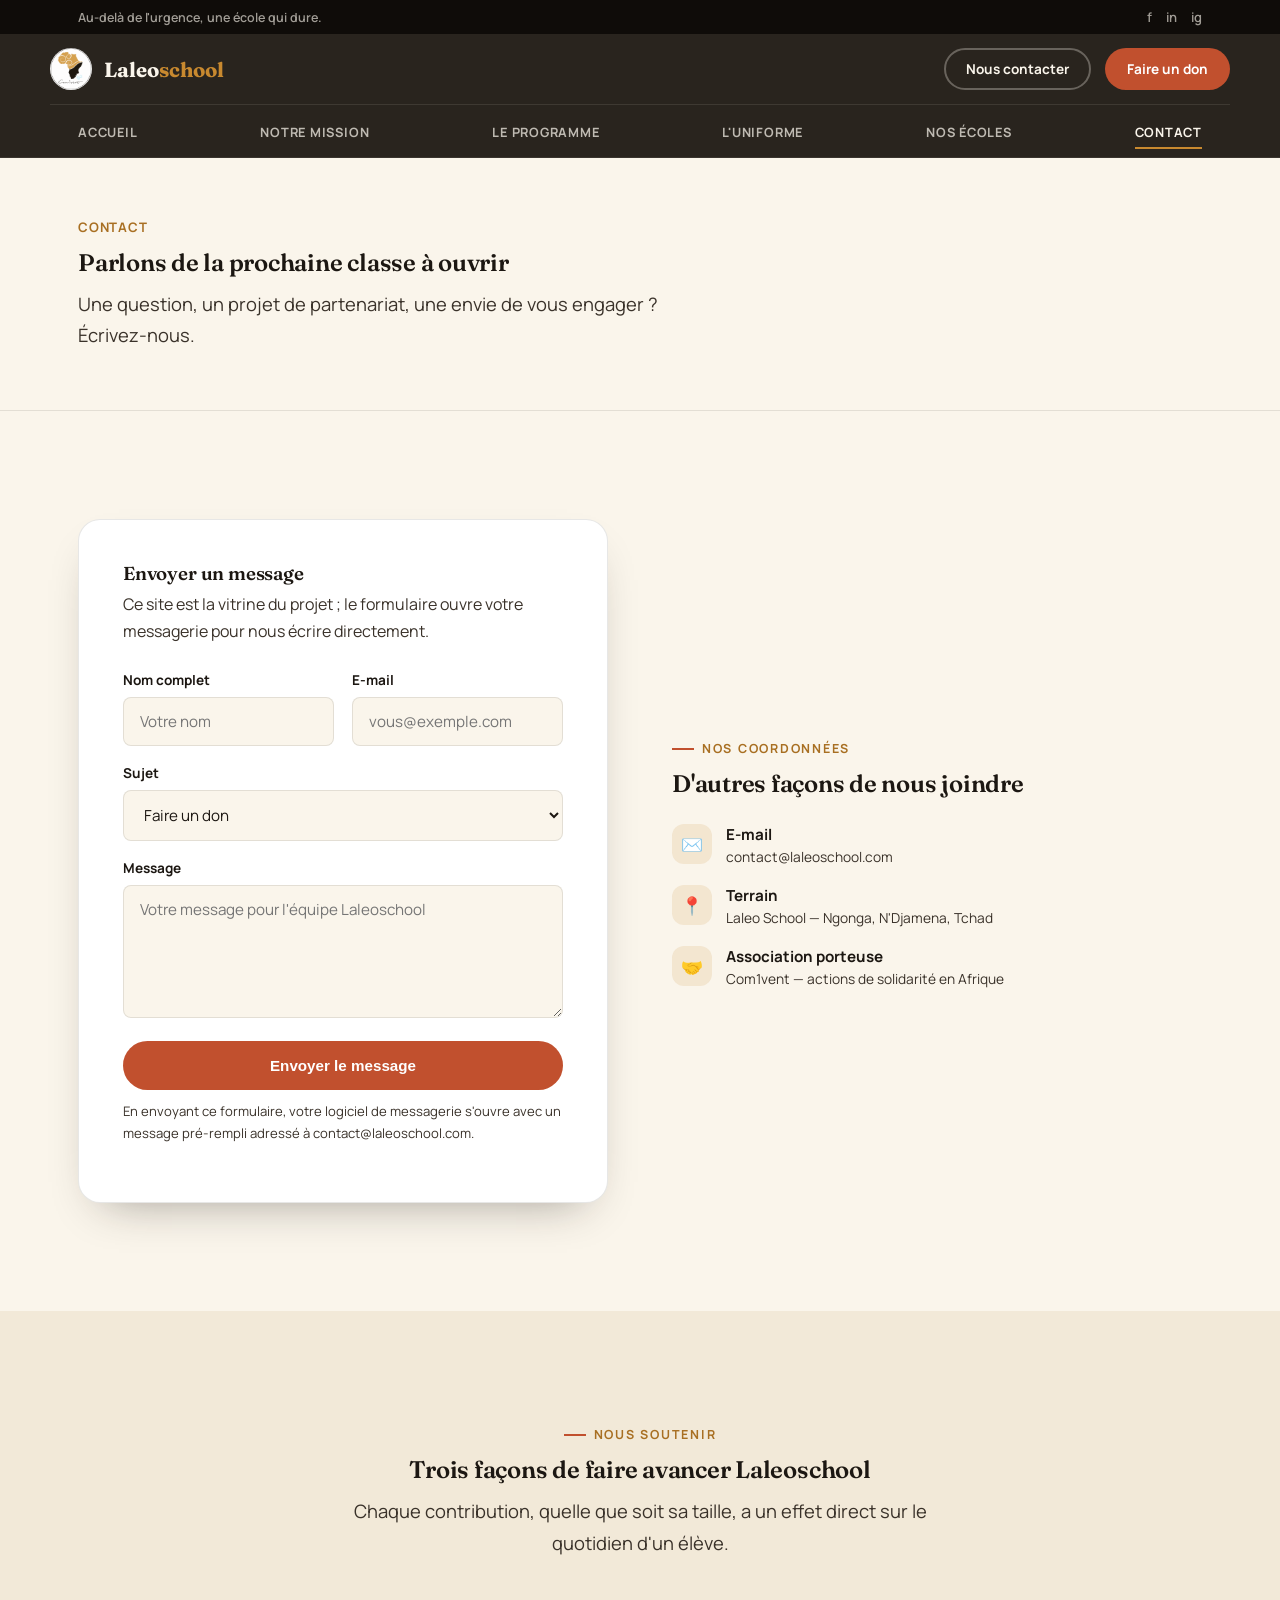
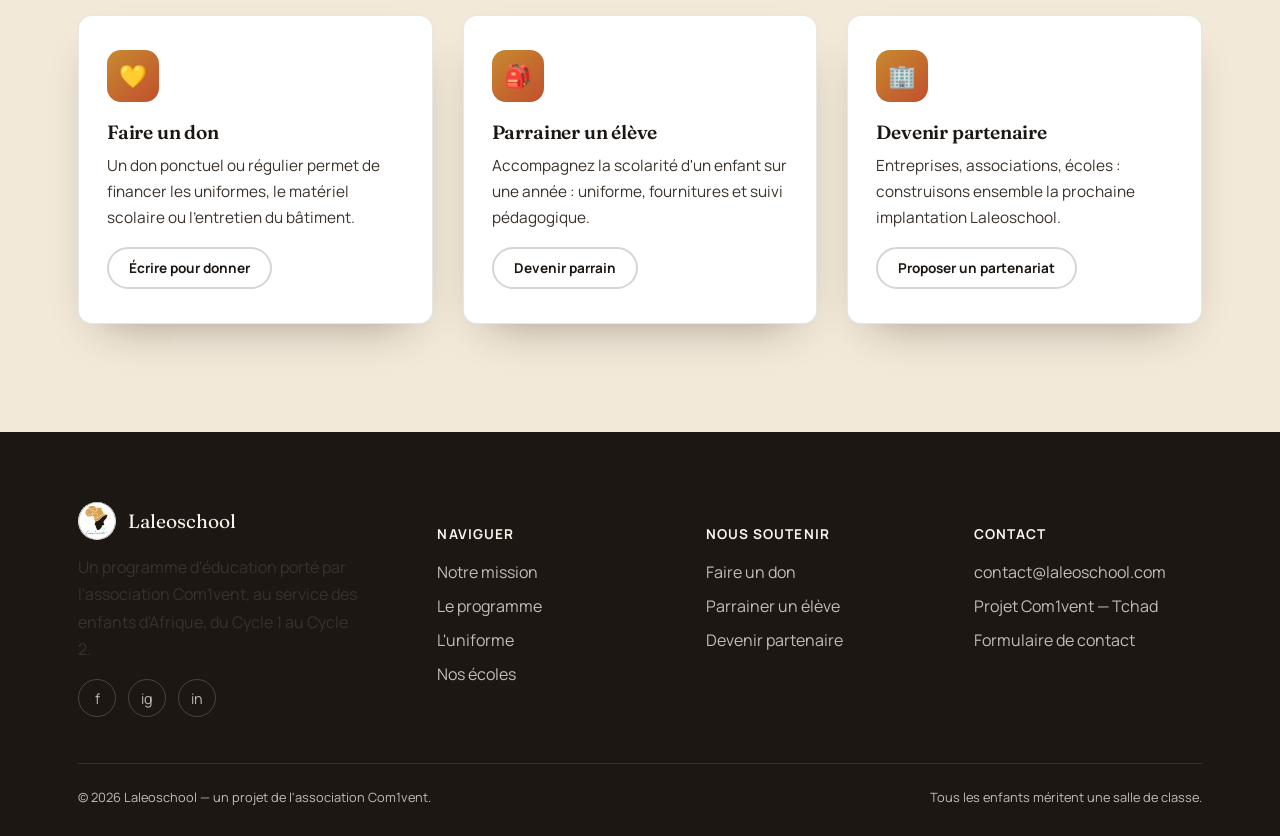
==== contact.html @ 085d0ae9 "Initial commit Laleoschool marketing site (accueil, écoles, mission, programme, uniforme, contact). " ====
<!DOCTYPE html>
<html lang="fr">
<head>
<meta charset="UTF-8">
<meta name="viewport" content="width=device-width, initial-scale=1.0">
<title>Contact &amp; nous soutenir — Laleoschool</title>
<meta name="description" content="Contactez Laleoschool ou soutenez la Laleo School au Tchad : don, parrainage d'élève ou partenariat. Un programme de l'association Com1vent.">
<link rel="icon" href="assets/images/favicon.png" type="image/png">
<link rel="stylesheet" href="assets/css/style.css">
</head>
<body>

<div class="topbar">
  <div class="wrap">
    <span>Au-delà de l'urgence, une école qui dure.</span>
    <div class="topbar-social">
      <a href="#" aria-label="Facebook">f</a>
      <a href="#" aria-label="LinkedIn">in</a>
      <a href="#" aria-label="Instagram">ig</a>
    </div>
  </div>
</div>

<header class="site-header">
  <div class="wrap nav">
    <a href="index.html" class="brand">
      <img src="assets/images/logo-nav.png" alt="Logo Laleoschool">
      <span>Laleo<em>school</em></span>
    </a>
    <div class="nav-actions">
      <a href="contact.html" class="btn btn-ghost btn-sm">Nous contacter</a>
      <a href="contact.html#soutenir" class="btn btn-primary btn-sm">Faire un don</a>
      <button class="nav-toggle" aria-label="Ouvrir le menu" aria-expanded="false">
        <span></span><span></span><span></span>
      </button>
    </div>
  </div>
  <div class="wrap nav-bar-row">
    <nav>
      <ul class="nav-links">
        <li><a href="index.html">Accueil</a></li>
        <li><a href="mission.html">Notre mission</a></li>
        <li><a href="programme.html">Le programme</a></li>
        <li><a href="uniforme.html">L'uniforme</a></li>
        <li><a href="ecoles.html">Nos écoles</a></li>
        <li><a href="contact.html" aria-current="page">Contact</a></li>
      </ul>
    </nav>
  </div>
</header>

<main>

  <section class="page-header">
    <div class="wrap">
      <div class="breadcrumb">Contact</div>
      <h1 style="max-width:720px;">Parlons de la prochaine classe à ouvrir</h1>
      <p class="lede">Une question, un projet de partenariat, une envie de vous engager ? Écrivez-nous.</p>
    </div>
  </section>

  <!-- FORM + INFOS -->
  <section class="section">
    <div class="wrap split">
      <div class="form-card reveal">
        <h3 style="margin-bottom:6px;">Envoyer un message</h3>
        <p style="margin-bottom:26px;">Ce site est la vitrine du projet ; le formulaire ouvre votre messagerie pour nous écrire directement.</p>
        <form action="mailto:contact@laleoschool.com" method="post" enctype="text/plain">
          <div class="form-row">
            <div class="field">
              <label for="nom">Nom complet</label>
              <input type="text" id="nom" name="nom" placeholder="Votre nom" required>
            </div>
            <div class="field">
              <label for="email">E-mail</label>
              <input type="email" id="email" name="email" placeholder="vous@exemple.com" required>
            </div>
          </div>
          <div class="field">
            <label for="sujet">Sujet</label>
            <select id="sujet" name="sujet">
              <option>Faire un don</option>
              <option>Parrainer un élève</option>
              <option>Devenir partenaire / entreprise</option>
              <option>Proposer du bénévolat</option>
              <option>Autre question</option>
            </select>
          </div>
          <div class="field">
            <label for="message">Message</label>
            <textarea id="message" name="message" rows="5" placeholder="Votre message pour l'équipe Laleoschool" required></textarea>
          </div>
          <button type="submit" class="btn btn-primary" style="width:100%; justify-content:center;">Envoyer le message</button>
          <p class="form-note">En envoyant ce formulaire, votre logiciel de messagerie s'ouvre avec un message pré-rempli adressé à contact@laleoschool.com.</p>
        </form>
      </div>

      <div class="reveal">
        <div class="eyebrow">Nos coordonnées</div>
        <h2>D'autres façons de nous joindre</h2>
        <ul class="contact-info-list">
          <li>
            <span class="icon-dot">✉️</span>
            <div>
              <strong>E-mail</strong>
              <span>contact@laleoschool.com</span>
            </div>
          </li>
          <li>
            <span class="icon-dot">📍</span>
            <div>
              <strong>Terrain</strong>
              <span>Laleo School — Ngonga, N'Djamena, Tchad</span>
            </div>
          </li>
          <li>
            <span class="icon-dot">🤝</span>
            <div>
              <strong>Association porteuse</strong>
              <span>Com1vent — actions de solidarité en Afrique</span>
            </div>
          </li>
        </ul>
      </div>
    </div>
  </section>

  <!-- SOUTENIR -->
  <section id="soutenir" class="section section--cream-deep">
    <div class="wrap">
      <div class="center reveal" style="margin: 0 auto 56px;">
        <div class="eyebrow" style="justify-content:center;">Nous soutenir</div>
        <h2>Trois façons de faire avancer Laleoschool</h2>
        <p class="lede">Chaque contribution, quelle que soit sa taille, a un effet direct sur le quotidien d'un élève.</p>
      </div>
      <div class="grid grid-3">
        <div class="card reveal">
          <div class="icon">💛</div>
          <h3>Faire un don</h3>
          <p>Un don ponctuel ou régulier permet de financer les uniformes, le matériel scolaire ou l'entretien du bâtiment.</p>
          <a href="mailto:contact@laleoschool.com?subject=Je%20souhaite%20faire%20un%20don" class="btn btn-ghost btn-sm" style="margin-top:16px;">Écrire pour donner</a>
        </div>
        <div class="card reveal">
          <div class="icon">🎒</div>
          <h3>Parrainer un élève</h3>
          <p>Accompagnez la scolarité d'un enfant sur une année : uniforme, fournitures et suivi pédagogique.</p>
          <a href="mailto:contact@laleoschool.com?subject=Je%20souhaite%20parrainer%20un%20%C3%A9l%C3%A8ve" class="btn btn-ghost btn-sm" style="margin-top:16px;">Devenir parrain</a>
        </div>
        <div class="card reveal">
          <div class="icon">🏢</div>
          <h3>Devenir partenaire</h3>
          <p>Entreprises, associations, écoles : construisons ensemble la prochaine implantation Laleoschool.</p>
          <a href="mailto:contact@laleoschool.com?subject=Proposition%20de%20partenariat" class="btn btn-ghost btn-sm" style="margin-top:16px;">Proposer un partenariat</a>
        </div>
      </div>
    </div>
  </section>

</main>

<footer class="site-footer">
  <div class="wrap">
    <div class="footer-grid">
      <div>
        <div class="footer-brand">
          <img src="assets/images/logo-nav.png" alt="Logo Laleoschool">
          <span>Laleoschool</span>
        </div>
        <p style="max-width:280px;">Un programme d'éducation porté par l'association Com1vent, au service des enfants d'Afrique, du Cycle 1 au Cycle 2.</p>
        <div class="social-row">
          <a href="#" aria-label="Facebook">f</a>
          <a href="#" aria-label="Instagram">ig</a>
          <a href="#" aria-label="LinkedIn">in</a>
        </div>
      </div>
      <div>
        <h5>Naviguer</h5>
        <ul>
          <li><a href="mission.html">Notre mission</a></li>
          <li><a href="programme.html">Le programme</a></li>
          <li><a href="uniforme.html">L'uniforme</a></li>
          <li><a href="ecoles.html">Nos écoles</a></li>
        </ul>
      </div>
      <div>
        <h5>Nous soutenir</h5>
        <ul>
          <li><a href="contact.html#soutenir">Faire un don</a></li>
          <li><a href="contact.html#soutenir">Parrainer un élève</a></li>
          <li><a href="contact.html#soutenir">Devenir partenaire</a></li>
        </ul>
      </div>
      <div>
        <h5>Contact</h5>
        <ul>
          <li>contact@laleoschool.com</li>
          <li>Projet Com1vent — Tchad</li>
          <li><a href="contact.html">Formulaire de contact</a></li>
        </ul>
      </div>
    </div>
    <div class="footer-bottom">
      <span>© <span data-year>2026</span> Laleoschool — un projet de l'association Com1vent.</span>
      <span>Tous les enfants méritent une salle de classe.</span>
    </div>
  </div>
</footer>

<script src="assets/js/main.js"></script>
</body>
</html>
---- assets/css/style.css ----
/* ===========================================================
   Laleoschool — feuille de style principale
   =========================================================== */

@import url('https://fonts.googleapis.com/css2?family=Fraunces:opsz,wght@9..144,500;9..144,600;9..144,700&family=Manrope:wght@400;500;600;700;800&display=swap');

:root {
  /* Palette de marque, dérivée du logo Com1vent / Laleoschool */
  --gold: #c8892f;
  --gold-dark: #a86f22;
  --ink: #1c1712;
  --ink-soft: #3a322a;
  --terracotta: #c1502e;
  --terracotta-dark: #a13f22;
  --sky: #a9d6e5;
  --cream: #faf5eb;
  --cream-deep: #f2e9d8;
  --white: #ffffff;
  --line: rgba(28, 23, 18, 0.1);

  --font-display: 'Fraunces', Georgia, 'Times New Roman', serif;
  --font-body: 'Manrope', -apple-system, BlinkMacSystemFont, 'Segoe UI', sans-serif;

  --radius-lg: 22px;
  --radius-md: 14px;
  --radius-sm: 8px;
  --shadow-soft: 0 20px 45px -25px rgba(28, 23, 18, 0.45);
  --shadow-lift: 0 30px 60px -30px rgba(28, 23, 18, 0.55);
  --container: 1180px;
}

* { box-sizing: border-box; }
html { scroll-behavior: smooth; }

body {
  margin: 0;
  font-family: var(--font-body);
  color: var(--ink);
  background: var(--cream);
  -webkit-font-smoothing: antialiased;
  overflow-x: hidden;
}

img { max-width: 100%; display: block; }

a { color: inherit; text-decoration: none; }

h1, h2, h3, h4 {
  font-family: var(--font-display);
  font-weight: 600;
  line-height: 1.12;
  margin: 0 0 .5em;
  letter-spacing: -0.01em;
}

p { line-height: 1.7; margin: 0 0 1em; color: var(--ink-soft); }

.wrap {
  max-width: var(--container);
  margin: 0 auto;
  padding: 0 28px;
}

.eyebrow {
  display: inline-flex;
  align-items: center;
  gap: 8px;
  font-size: 0.78rem;
  font-weight: 700;
  letter-spacing: 0.14em;
  text-transform: uppercase;
  color: var(--gold-dark);
  margin-bottom: 14px;
}
.eyebrow::before {
  content: '';
  width: 22px;
  height: 2px;
  background: var(--terracotta);
  display: inline-block;
}

.section { padding: 108px 0; position: relative; }
.section--tight { padding: 72px 0; }
.section--ink { background: var(--ink); color: var(--cream); }
.section--ink p { color: rgba(250, 245, 235, 0.72); }
.section--ink h2, .section--ink h3 { color: var(--cream); }
.section--cream-deep { background: var(--cream-deep); }

.center { text-align: center; }
.lede {
  font-size: 1.15rem;
  max-width: 640px;
}
.center .lede { margin-left: auto; margin-right: auto; }

/* ---------- Boutons ---------- */
.btn {
  display: inline-flex;
  align-items: center;
  gap: 10px;
  padding: 14px 28px;
  border-radius: 999px;
  font-weight: 700;
  font-size: 0.95rem;
  border: 2px solid transparent;
  cursor: pointer;
  transition: transform .25s ease, box-shadow .25s ease, background .25s ease, color .25s ease, border-color .25s ease;
  white-space: nowrap;
}
.btn-primary { background: var(--terracotta); color: var(--white); box-shadow: var(--shadow-soft); }
.btn-primary:hover { background: var(--terracotta-dark); transform: translateY(-2px); }
.btn-dark { background: var(--ink); color: var(--cream); }
.btn-dark:hover { background: #000; transform: translateY(-2px); }
.btn-ghost { background: transparent; border-color: rgba(28,23,18,0.18); color: var(--ink); }
.btn-ghost:hover { border-color: var(--ink); }
.btn-ghost-light { background: transparent; border-color: rgba(250,245,235,0.35); color: var(--cream); }
.btn-ghost-light:hover { border-color: var(--cream); }
.btn-sm { padding: 10px 20px; font-size: 0.85rem; }

/* ---------- Navigation ---------- */
.topbar {
  background: #0f0c09;
  color: rgba(250, 245, 235, 0.62);
  font-size: 0.78rem;
  font-weight: 600;
}
.topbar .wrap {
  display: flex;
  align-items: center;
  justify-content: space-between;
  padding: 8px 28px;
}
.topbar .topbar-social { display: flex; align-items: center; gap: 14px; }
.topbar .topbar-social a { color: rgba(250, 245, 235, 0.62); font-size: 0.82rem; }
.topbar .topbar-social a:hover { color: var(--gold); }

.site-header {
  position: sticky;
  top: 0;
  z-index: 100;
  background: rgba(28, 23, 18, 0.94);
  backdrop-filter: blur(14px);
  border-bottom: 1px solid rgba(250, 245, 235, 0.08);
}
.nav {
  display: flex;
  align-items: center;
  justify-content: space-between;
  padding: 14px 0;
}
.brand {
  display: flex;
  align-items: center;
  gap: 12px;
  font-family: var(--font-display);
  font-weight: 700;
  font-size: 1.28rem;
  color: var(--cream);
}
.brand img { width: 42px; height: 42px; border-radius: 50%; background: var(--white); }
.brand span em {
  font-style: normal;
  color: var(--gold);
}

.nav-bar-row { border-top: 1px solid rgba(250, 245, 235, 0.1); }
.nav-links {
  display: flex;
  align-items: center;
  justify-content: space-between;
  gap: 18px;
  list-style: none;
  margin: 0;
  padding: 15px 0;
}
.nav-links a {
  font-weight: 700;
  font-size: 0.8rem;
  letter-spacing: 0.06em;
  text-transform: uppercase;
  color: rgba(250, 245, 235, 0.72);
  position: relative;
  padding: 6px 0;
  white-space: nowrap;
}
.nav-links a::after {
  content: '';
  position: absolute;
  left: 0; right: 0; bottom: -2px;
  height: 2px;
  background: var(--gold);
  transform: scaleX(0);
  transform-origin: left;
  transition: transform .25s ease;
}
.nav-links a:hover::after,
.nav-links a[aria-current="page"]::after { transform: scaleX(1); }
.nav-links a[aria-current="page"] { color: var(--cream); }

.nav-actions { display: flex; align-items: center; gap: 14px; }
.nav-actions .btn-ghost { border-color: rgba(250,245,235,0.3); color: var(--cream); }
.nav-actions .btn-ghost:hover { border-color: var(--cream); }

.nav-toggle {
  display: none;
  flex-direction: column;
  gap: 5px;
  background: none;
  border: none;
  cursor: pointer;
  padding: 6px;
}
.nav-toggle span { width: 24px; height: 2px; background: var(--cream); border-radius: 2px; transition: transform .25s ease, opacity .25s ease; }

/* ---------- Hero ---------- */
.hero {
  position: relative;
  padding: 76px 0 100px;
  overflow: hidden;
}
.hero::before {
  content: '';
  position: absolute;
  top: -180px; right: -160px;
  width: 520px; height: 520px;
  background: radial-gradient(circle, rgba(200,137,47,0.22), transparent 70%);
  z-index: 0;
}
.hero-grid {
  position: relative;
  z-index: 1;
  display: grid;
  grid-template-columns: 1.05fr 0.95fr;
  gap: 56px;
  align-items: center;
}
.hero h1 { font-size: clamp(2.4rem, 4.4vw, 3.6rem); }
.hero h1 em { font-style: normal; color: var(--terracotta); }
.hero-cta { display: flex; gap: 14px; flex-wrap: wrap; margin-top: 30px; }

.hero-media {
  position: relative;
  border-radius: var(--radius-lg);
  overflow: hidden;
  box-shadow: var(--shadow-lift);
  aspect-ratio: 4/5;
}
.hero-media img { width: 100%; height: 100%; object-fit: cover; }
.hero-badge {
  position: absolute;
  left: -18px; bottom: 28px;
  background: var(--white);
  border-radius: var(--radius-md);
  padding: 16px 20px;
  box-shadow: var(--shadow-soft);
  display: flex;
  align-items: center;
  gap: 12px;
  max-width: 230px;
}
.hero-badge .dot { width: 10px; height: 10px; border-radius: 50%; background: var(--terracotta); flex: none; }
.hero-badge strong { display: block; font-family: var(--font-display); font-size: 1.05rem; }
.hero-badge span { font-size: 0.8rem; color: var(--ink-soft); }

/* ---------- Stats ---------- */
.stat-bar {
  display: grid;
  grid-template-columns: repeat(4, 1fr);
  gap: 24px;
  margin-top: 64px;
  padding-top: 44px;
  border-top: 1px solid var(--line);
}
.stat { text-align: center; }
.stat strong {
  display: block;
  font-family: var(--font-display);
  font-size: 2.2rem;
  color: var(--terracotta);
}
.stat span { font-size: 0.85rem; color: var(--ink-soft); font-weight: 600; }

/* ---------- Cards / grid ---------- */
.grid { display: grid; gap: 30px; }
.grid-3 { grid-template-columns: repeat(3, 1fr); }
.grid-2 { grid-template-columns: repeat(2, 1fr); }

.card {
  background: var(--white);
  border-radius: var(--radius-md);
  padding: 34px 28px;
  box-shadow: var(--shadow-soft);
  border: 1px solid var(--line);
  height: 100%;
}
.card .icon {
  width: 52px; height: 52px;
  border-radius: 14px;
  background: linear-gradient(140deg, var(--gold), var(--terracotta));
  display: flex; align-items: center; justify-content: center;
  color: var(--white);
  margin-bottom: 20px;
  font-size: 1.4rem;
}
.card h3 { font-size: 1.2rem; }
.card p { margin-bottom: 0; font-size: 0.96rem; }

.photo-card {
  border-radius: var(--radius-md);
  overflow: hidden;
  position: relative;
  box-shadow: var(--shadow-soft);
}
.photo-card img { width: 100%; height: 100%; object-fit: cover; transition: transform .5s ease; }
.photo-card:hover img { transform: scale(1.06); }
.photo-card figcaption {
  position: absolute; left: 0; right: 0; bottom: 0;
  padding: 18px;
  background: linear-gradient(to top, rgba(0,0,0,0.72), transparent);
  color: var(--white);
  font-size: 0.85rem;
  font-weight: 600;
}

/* ---------- Split / feature rows ---------- */
.split {
  display: grid;
  grid-template-columns: 1fr 1fr;
  gap: 64px;
  align-items: center;
}
.split.reverse .split-media { order: 2; }
.split-media img {
  border-radius: var(--radius-lg);
  box-shadow: var(--shadow-soft);
  width: 100%;
  aspect-ratio: 4/5;
  object-fit: cover;
}
.split-media.two-up { display: grid; grid-template-columns: 1fr 1fr; gap: 16px; }
.split-media.two-up img { aspect-ratio: 3/4; }
.split-media.two-up img:first-child { margin-top: 34px; }

.tag-list { display: flex; flex-wrap: wrap; gap: 10px; margin: 18px 0 6px; }
.tag {
  background: var(--cream-deep);
  border: 1px solid var(--line);
  color: var(--ink-soft);
  font-size: 0.8rem;
  font-weight: 700;
  padding: 7px 14px;
  border-radius: 999px;
}

.checklist { list-style: none; margin: 20px 0 0; padding: 0; display: grid; gap: 12px; }
.checklist li { display: flex; gap: 12px; align-items: flex-start; font-weight: 600; color: var(--ink); }
.checklist li::before {
  content: '✓';
  flex: none;
  width: 24px; height: 24px;
  border-radius: 50%;
  background: var(--terracotta);
  color: var(--white);
  font-size: 0.75rem;
  display: flex; align-items: center; justify-content: center;
  margin-top: 2px;
}

/* ---------- Timeline ---------- */
.timeline { position: relative; margin-top: 50px; padding-left: 34px; }
.timeline::before { content: ''; position: absolute; left: 8px; top: 6px; bottom: 6px; width: 2px; background: var(--line); }
.timeline-item { position: relative; padding-bottom: 42px; }
.timeline-item:last-child { padding-bottom: 0; }
.timeline-item::before {
  content: '';
  position: absolute; left: -34px; top: 4px;
  width: 18px; height: 18px; border-radius: 50%;
  background: var(--terracotta);
  border: 4px solid var(--cream);
  box-shadow: 0 0 0 2px var(--terracotta);
}
.timeline-item .year { font-family: var(--font-display); color: var(--gold-dark); font-size: 1.05rem; font-weight: 700; }
.timeline-item h4 { margin: 4px 0 6px; font-size: 1.15rem; }

/* ---------- Quote ---------- */
.quote-block {
  border-radius: var(--radius-lg);
  background: var(--ink);
  color: var(--cream);
  padding: 56px;
  position: relative;
}
.quote-block::before {
  content: '\201C';
  font-family: var(--font-display);
  font-size: 6rem;
  color: rgba(200,137,47,0.5);
  position: absolute;
  top: 6px; left: 30px;
  line-height: 1;
}
.quote-block p { font-family: var(--font-display); font-size: 1.4rem; color: var(--cream); position: relative; z-index: 1; }
.quote-block footer { font-size: 0.85rem; color: rgba(250,245,235,0.65); font-weight: 600; }

/* ---------- CTA banner ---------- */
.cta-banner {
  border-radius: var(--radius-lg);
  background: linear-gradient(120deg, var(--terracotta), var(--gold-dark));
  color: var(--white);
  padding: 56px;
  display: flex;
  align-items: center;
  justify-content: space-between;
  gap: 40px;
  flex-wrap: wrap;
}
.cta-banner h2 { color: var(--white); margin-bottom: 6px; }
.cta-banner p { color: rgba(255,255,255,0.85); margin: 0; }

/* ---------- Country / school cards ---------- */
.country-card {
  border-radius: var(--radius-md);
  background: var(--white);
  border: 1px solid var(--line);
  padding: 30px;
  box-shadow: var(--shadow-soft);
  position: relative;
}
.country-card.is-soon { opacity: 0.6; }
.status-pill {
  position: absolute; top: 24px; right: 24px;
  font-size: 0.72rem; font-weight: 800; letter-spacing: 0.06em; text-transform: uppercase;
  padding: 6px 12px; border-radius: 999px;
}
.status-pill.active { background: rgba(193,80,46,0.12); color: var(--terracotta-dark); }
.status-pill.soon { background: rgba(28,23,18,0.08); color: var(--ink-soft); }
.country-flag { font-size: 2.2rem; margin-bottom: 14px; }

/* ---------- Gallery / lightbox ---------- */
.gallery { display: grid; grid-template-columns: repeat(4, 1fr); gap: 16px; }
.gallery .g-item { border-radius: var(--radius-sm); overflow: hidden; cursor: zoom-in; box-shadow: var(--shadow-soft); }
.gallery .g-item img { width: 100%; height: 100%; object-fit: cover; aspect-ratio: 1/1; transition: transform .4s ease; }
.gallery .g-item:hover img { transform: scale(1.08); }

.lightbox {
  position: fixed; inset: 0; background: rgba(15, 12, 9, 0.92);
  display: none; align-items: center; justify-content: center;
  z-index: 1000; padding: 40px;
}
.lightbox.is-open { display: flex; }
.lightbox img { max-width: min(900px, 92vw); max-height: 84vh; border-radius: 12px; box-shadow: 0 30px 80px rgba(0,0,0,0.5); }
.lightbox-close {
  position: absolute; top: 26px; right: 34px;
  color: var(--white); font-size: 2rem; background: none; border: none; cursor: pointer; line-height: 1;
}

/* ---------- Form ---------- */
.form-card {
  background: var(--white);
  border-radius: var(--radius-lg);
  box-shadow: var(--shadow-soft);
  padding: 44px;
  border: 1px solid var(--line);
}
.form-row { display: grid; grid-template-columns: 1fr 1fr; gap: 18px; }
.field { margin-bottom: 18px; }
.field label { display: block; font-weight: 700; font-size: 0.85rem; margin-bottom: 8px; }
.field input,
.field select,
.field textarea {
  width: 100%;
  padding: 13px 16px;
  border-radius: var(--radius-sm);
  border: 1.5px solid var(--line);
  background: var(--cream);
  font-family: inherit;
  font-size: 0.95rem;
  color: var(--ink);
  resize: vertical;
}
.field input:focus, .field select:focus, .field textarea:focus {
  outline: none; border-color: var(--terracotta);
}
.form-note { font-size: 0.82rem; color: var(--ink-soft); margin-top: 10px; }

.contact-info-list { list-style: none; padding: 0; margin: 26px 0 0; display: grid; gap: 18px; }
.contact-info-list li { display: flex; gap: 14px; align-items: flex-start; }
.contact-info-list .icon-dot {
  width: 40px; height: 40px; border-radius: 12px; flex: none;
  background: rgba(200,137,47,0.14); color: var(--gold-dark);
  display: flex; align-items: center; justify-content: center; font-size: 1.1rem;
}
.contact-info-list strong { display: block; font-size: 0.95rem; }
.contact-info-list span { font-size: 0.86rem; color: var(--ink-soft); }

/* ---------- Footer ---------- */
.site-footer { background: var(--ink); color: rgba(250,245,235,0.75); padding: 70px 0 30px; }
.footer-grid { display: grid; grid-template-columns: 1.4fr 1fr 1fr 1fr; gap: 40px; padding-bottom: 46px; border-bottom: 1px solid rgba(250,245,235,0.12); }
.footer-brand { display: flex; align-items: center; gap: 12px; font-family: var(--font-display); font-size: 1.2rem; color: var(--cream); margin-bottom: 14px; }
.footer-brand img { width: 38px; height: 38px; border-radius: 50%; }
.site-footer h5 { color: var(--cream); font-size: 0.85rem; letter-spacing: 0.08em; text-transform: uppercase; margin-bottom: 18px; }
.site-footer ul { list-style: none; padding: 0; margin: 0; display: grid; gap: 12px; }
.site-footer a:hover { color: var(--cream); }
.footer-bottom { display: flex; justify-content: space-between; align-items: center; padding-top: 24px; font-size: 0.8rem; flex-wrap: wrap; gap: 10px; }
.social-row { display: flex; gap: 12px; }
.social-row a {
  width: 38px; height: 38px; border-radius: 50%; border: 1px solid rgba(250,245,235,0.2);
  display: flex; align-items: center; justify-content: center; font-size: 0.9rem;
}
.social-row a:hover { background: var(--terracotta); border-color: var(--terracotta); }

/* ---------- Page header (interior pages) ---------- */
.page-header {
  padding: 60px 0 40px;
  border-bottom: 1px solid var(--line);
}
.breadcrumb { font-size: 0.82rem; font-weight: 700; color: var(--gold-dark); letter-spacing: 0.06em; text-transform: uppercase; margin-bottom: 14px; }

/* ---------- Reveal animation ---------- */
.reveal { opacity: 0; transform: translateY(26px); transition: opacity .7s ease, transform .7s ease; }
.reveal.is-visible { opacity: 1; transform: translateY(0); }

/* ---------- Profil d'école (bannière + carte flottante) ---------- */
.profile-hero { position: relative; }
.profile-hero .banner {
  width: 100%;
  height: 420px;
  object-fit: cover;
  display: block;
}
.profile-card {
  max-width: var(--container);
  margin: -84px auto 0;
  position: relative;
  z-index: 5;
  padding: 0 28px;
  display: flex;
  align-items: flex-end;
  gap: 28px;
  flex-wrap: wrap;
}
.profile-card .logo-box {
  width: 296px;
  height: 296px;
  border-radius: 40px;
  background: var(--white);
  box-shadow: var(--shadow-lift);
  padding: 30px;
  flex: none;
  display: flex;
  align-items: center;
  justify-content: center;
}
.profile-card .logo-box img { width: 100%; height: 100%; object-fit: contain; }
.profile-card .identity { padding-bottom: 14px; flex: 1; min-width: 240px; }
.profile-card .identity h1 { font-size: clamp(1.5rem, 3vw, 2.1rem); margin-bottom: 12px; color: var(--white); text-shadow: 0 2px 18px rgba(0,0,0,0.45); }
.profile-card .badges { display: flex; gap: 10px; flex-wrap: wrap; }
.badge-chip {
  display: inline-flex; align-items: center; gap: 7px;
  background: rgba(255,255,255,0.94);
  border-radius: 999px;
  padding: 8px 16px;
  font-size: 0.78rem;
  font-weight: 700;
  color: var(--ink-soft);
  box-shadow: var(--shadow-soft);
}
.badge-chip.is-accent { background: var(--terracotta); color: var(--white); }
.profile-card .profile-actions {
  display: flex;
  align-items: center;
  gap: 12px;
  padding-bottom: 14px;
}
.profile-card .social-mini {
  display: flex; align-items: center; justify-content: center;
  width: 40px; height: 40px; border-radius: 50%;
  background: rgba(255,255,255,0.94);
  box-shadow: var(--shadow-soft);
  font-size: 0.85rem;
  color: var(--ink-soft);
}

/* ---------- Barre d'onglets rapide ---------- */
.quick-tabs {
  display: inline-flex;
  gap: 4px;
  background: var(--white);
  border: 1px solid var(--line);
  border-radius: 999px;
  padding: 6px;
  box-shadow: var(--shadow-soft);
  flex-wrap: wrap;
}
.quick-tabs a {
  padding: 11px 22px;
  border-radius: 999px;
  font-weight: 700;
  font-size: 0.84rem;
  color: var(--ink-soft);
  white-space: nowrap;
}
.quick-tabs a:hover { color: var(--ink); }
.quick-tabs a.is-active { background: var(--ink); color: var(--cream); }

/* ---------- Bandeau d'infos clés ---------- */
.info-strip { display: grid; grid-template-columns: repeat(3, 1fr); gap: 20px; }
.info-box {
  background: var(--white);
  border: 1px solid var(--line);
  border-radius: var(--radius-md);
  padding: 22px 26px;
  display: flex;
  align-items: center;
  justify-content: space-between;
  gap: 14px;
  box-shadow: var(--shadow-soft);
}
.info-box .label {
  font-size: 0.74rem; font-weight: 700; text-transform: uppercase;
  letter-spacing: 0.06em; color: var(--ink-soft); margin-bottom: 6px;
}
.info-box .value { font-family: var(--font-display); font-size: 1.15rem; }
.info-box .info-icon { font-size: 1.7rem; flex: none; opacity: 0.85; }

/* ---------- Bandeau ruban (soutien) ---------- */
.ribbon-banner {
  background: linear-gradient(120deg, #241d15, var(--ink));
  border-radius: var(--radius-lg);
  padding: 30px 36px;
  display: flex;
  align-items: center;
  gap: 28px;
  color: var(--cream);
  flex-wrap: wrap;
}
.ribbon-badge {
  background: linear-gradient(140deg, var(--gold), var(--gold-dark));
  color: var(--ink);
  border-radius: 18px;
  padding: 14px 20px;
  text-align: center;
  line-height: 1.15;
  flex: none;
  min-width: 108px;
  font-weight: 700;
}
.ribbon-badge strong { display: block; font-family: var(--font-display); font-size: 1.7rem; }
.ribbon-banner .ribbon-content { flex: 1; min-width: 220px; }
.ribbon-banner .ribbon-content h3 { color: var(--cream); margin-bottom: 6px; font-size: 1.2rem; }
.ribbon-banner .ribbon-content p { color: rgba(250,245,235,0.72); margin: 0; font-size: 0.92rem; }

/* ---------- Galerie défilante ---------- */
.gallery-row-wrap { position: relative; }
.gallery-row {
  display: flex;
  gap: 16px;
  overflow-x: auto;
  scroll-snap-type: x proximity;
  padding-bottom: 6px;
  scrollbar-width: thin;
}
.gallery-row .g-item { flex: 0 0 220px; scroll-snap-align: start; aspect-ratio: 4/5; }
.gallery-row .g-item img { width: 100%; height: 100%; object-fit: cover; }
.gallery-nav { display: flex; gap: 10px; }
.gallery-nav button {
  width: 40px; height: 40px; border-radius: 50%;
  border: 1px solid var(--line); background: var(--white);
  cursor: pointer; font-size: 1rem; color: var(--ink);
}
.gallery-nav button:hover { background: var(--ink); color: var(--cream); border-color: var(--ink); }

/* ---------- Témoignages ---------- */
.testimonial-card {
  background: var(--white);
  border: 1px solid var(--line);
  border-radius: var(--radius-md);
  padding: 28px 26px;
  box-shadow: var(--shadow-soft);
  height: 100%;
}
.testimonial-card .quote-mark {
  font-family: var(--font-display);
  font-size: 2.6rem;
  color: var(--gold);
  line-height: 1;
  display: block;
  margin-bottom: 8px;
}
.testimonial-card p { font-style: italic; font-size: 0.95rem; }
.testimonial-card .who { display: flex; align-items: center; gap: 12px; margin-top: 16px; }
.testimonial-card .avatar {
  width: 40px; height: 40px; border-radius: 50%; flex: none;
  background: var(--cream-deep); color: var(--gold-dark);
  display: flex; align-items: center; justify-content: center;
  font-family: var(--font-display); font-weight: 700;
}
.testimonial-card .who strong { display: block; font-size: 0.88rem; }
.testimonial-card .who span { font-size: 0.78rem; color: var(--ink-soft); }

/* ---------- Mini-cartes (découvrir) ---------- */
.mini-card {
  background: var(--white);
  border: 1px solid var(--line);
  border-radius: var(--radius-md);
  overflow: hidden;
  box-shadow: var(--shadow-soft);
  height: 100%;
  display: flex;
  flex-direction: column;
}
.mini-card img { width: 100%; aspect-ratio: 16/10; object-fit: cover; }
.mini-card .body { padding: 20px 22px; display: flex; flex-direction: column; flex: 1; }
.mini-card h4 { font-size: 1.05rem; margin-bottom: 8px; }
.mini-card p { font-size: 0.86rem; margin-bottom: 16px; flex: 1; }

/* ---------- Responsive ---------- */
@media (max-width: 980px) {
  .hero-grid { grid-template-columns: 1fr; }
  .hero-media { order: -1; max-width: 460px; margin: 0 auto; }
  .split { grid-template-columns: 1fr; gap: 36px; }
  .split.reverse .split-media { order: -1; }
  .grid-3 { grid-template-columns: repeat(2, 1fr); }
  .footer-grid { grid-template-columns: 1fr 1fr; gap: 34px; }
  .gallery { grid-template-columns: repeat(3, 1fr); }
  .info-strip { grid-template-columns: 1fr; }
  .profile-card { margin-top: -60px; }
  .profile-card .profile-actions { width: 100%; justify-content: space-between; }
}

@media (max-width: 760px) {
  .nav-links, .nav-actions .btn-ghost { display: none; }
  .nav-toggle { display: flex; }
  .site-header.is-open .nav-links {
    display: flex; flex-direction: column; align-items: flex-start; gap: 6px;
    position: absolute; top: 100%; left: 0; right: 0;
    background: #17130e; padding: 18px 28px 26px;
    border-bottom: 1px solid rgba(250,245,235,0.1);
  }
  .site-header.is-open .nav-links a { font-size: 0.92rem; }
  .site-header.is-open .nav-links a { padding: 10px 0; width: 100%; border-bottom: 1px solid rgba(250,245,235,0.06); }
  .topbar { display: none; }
  .section { padding: 72px 0; }
  .stat-bar { grid-template-columns: repeat(2, 1fr); row-gap: 30px; }
  .grid-3, .grid-2 { grid-template-columns: 1fr; }
  .cta-banner { flex-direction: column; text-align: center; padding: 40px 26px; }
  .quote-block { padding: 34px 26px; }
  .footer-grid { grid-template-columns: 1fr; }
  .footer-bottom { flex-direction: column; text-align: center; }
  .form-row { grid-template-columns: 1fr; }
  .gallery { grid-template-columns: repeat(2, 1fr); }
  .profile-hero .banner { height: 260px; }
  .profile-card { margin-top: -50px; flex-direction: column; align-items: flex-start; gap: 16px; }
  .profile-card .logo-box { width: 192px; height: 192px; border-radius: 32px; padding: 18px; }
  .profile-card .profile-actions { padding-bottom: 0; }
  .quick-tabs { overflow-x: auto; max-width: 100%; flex-wrap: nowrap; }
  .ribbon-banner { padding: 26px; text-align: center; justify-content: center; }
  .gallery-row .g-item { flex-basis: 160px; }
}
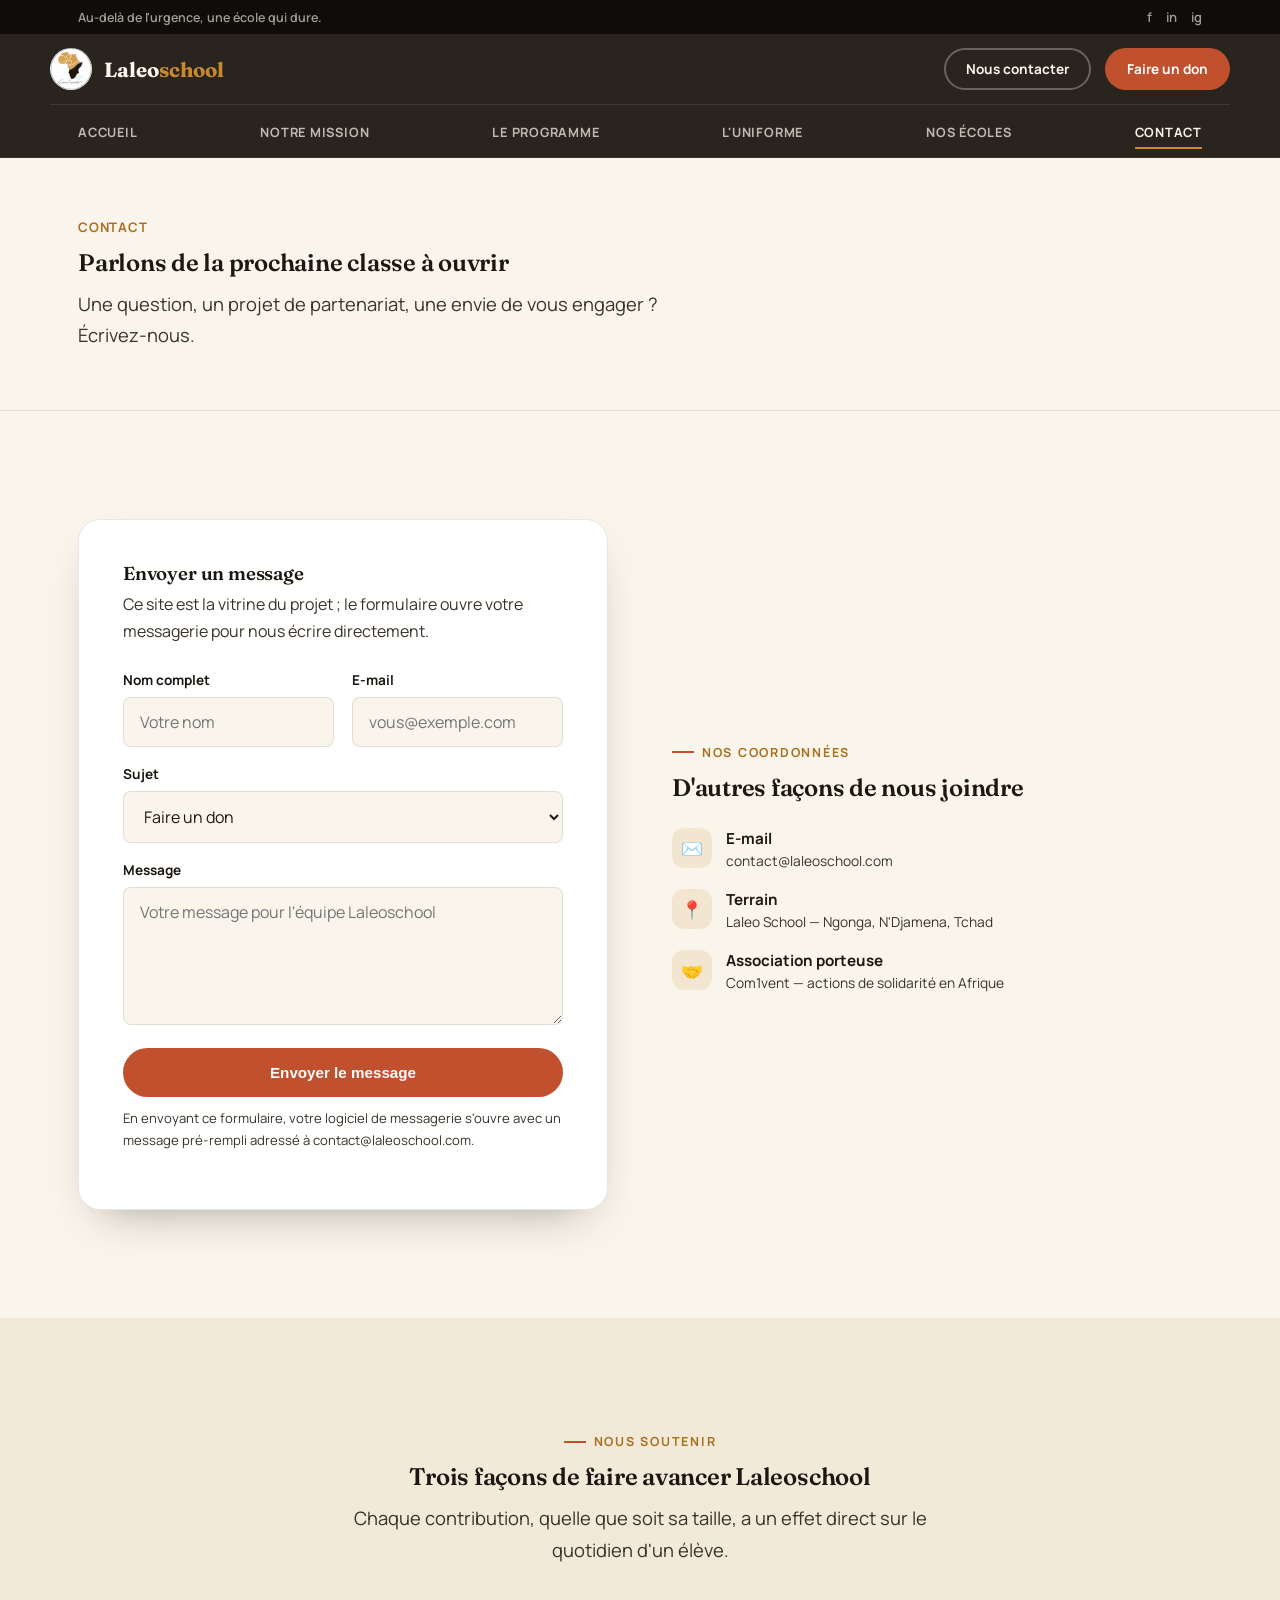
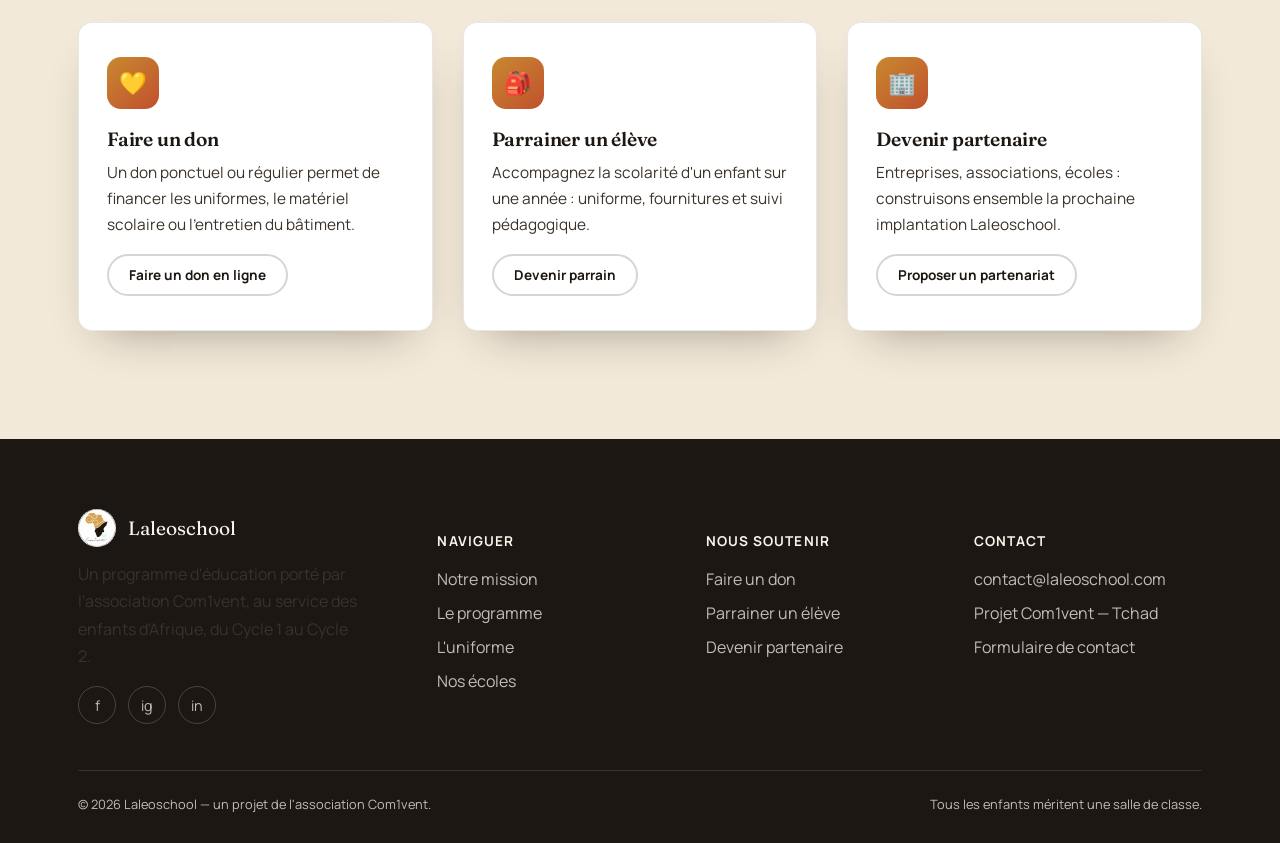
==== commit 5feccdee: "Mobile polish and wire up donations to the AssoConnect campaign - Fix mobile nav flyout: the active-" ====
--- a/contact.html
+++ b/contact.html
@@ -6,6 +6,8 @@
 <title>Contact &amp; nous soutenir — Laleoschool</title>
 <meta name="description" content="Contactez Laleoschool ou soutenez la Laleo School au Tchad : don, parrainage d'élève ou partenariat. Un programme de l'association Com1vent.">
 <link rel="icon" href="assets/images/favicon.png" type="image/png">
+<link rel="apple-touch-icon" href="assets/images/apple-touch-icon.png">
+<meta name="theme-color" content="#1c1712">
 <link rel="stylesheet" href="assets/css/style.css">
 </head>
 <body>
@@ -29,7 +31,7 @@
     </a>
     <div class="nav-actions">
       <a href="contact.html" class="btn btn-ghost btn-sm">Nous contacter</a>
-      <a href="contact.html#soutenir" class="btn btn-primary btn-sm">Faire un don</a>
+      <a href="https://amara.assoconnect.com/collect/description/683368-v-compagne-de-dons-pour-soutenir-notre-ecole-partenaire-laleo-school" class="btn btn-primary btn-sm" target="_blank" rel="noopener">Faire un don</a>
       <button class="nav-toggle" aria-label="Ouvrir le menu" aria-expanded="false">
         <span></span><span></span><span></span>
       </button>
@@ -138,7 +140,7 @@
           <div class="icon">💛</div>
           <h3>Faire un don</h3>
           <p>Un don ponctuel ou régulier permet de financer les uniformes, le matériel scolaire ou l'entretien du bâtiment.</p>
-          <a href="mailto:contact@laleoschool.com?subject=Je%20souhaite%20faire%20un%20don" class="btn btn-ghost btn-sm" style="margin-top:16px;">Écrire pour donner</a>
+          <a href="https://amara.assoconnect.com/collect/description/683368-v-compagne-de-dons-pour-soutenir-notre-ecole-partenaire-laleo-school" class="btn btn-ghost btn-sm" style="margin-top:16px;" target="_blank" rel="noopener">Faire un don en ligne</a>
         </div>
         <div class="card reveal">
           <div class="icon">🎒</div>
@@ -185,7 +187,7 @@
       <div>
         <h5>Nous soutenir</h5>
         <ul>
-          <li><a href="contact.html#soutenir">Faire un don</a></li>
+          <li><a href="https://amara.assoconnect.com/collect/description/683368-v-compagne-de-dons-pour-soutenir-notre-ecole-partenaire-laleo-school" target="_blank" rel="noopener">Faire un don</a></li>
           <li><a href="contact.html#soutenir">Parrainer un élève</a></li>
           <li><a href="contact.html#soutenir">Devenir partenaire</a></li>
         </ul>
--- a/assets/css/style.css
+++ b/assets/css/style.css
@@ -454,6 +454,23 @@
   position: absolute; top: 26px; right: 34px;
   color: var(--white); font-size: 2rem; background: none; border: none; cursor: pointer; line-height: 1;
 }
+.lightbox-nav {
+  display: none;
+  position: absolute; top: 50%; transform: translateY(-50%);
+  width: 48px; height: 48px; border-radius: 50%;
+  border: 1px solid rgba(255,255,255,0.4); background: rgba(255,255,255,0.1);
+  color: var(--white); font-size: 1.3rem; cursor: pointer;
+  align-items: center; justify-content: center;
+}
+.lightbox-nav:hover { background: var(--white); color: var(--ink); }
+.lightbox-prev { left: 16px; }
+.lightbox-next { right: 16px; }
+.lightbox.has-multiple .lightbox-nav { display: flex; }
+@media (max-width: 640px) {
+  .lightbox-nav { width: 40px; height: 40px; }
+  .lightbox-prev { left: 6px; }
+  .lightbox-next { right: 6px; }
+}
 
 /* ---------- Form ---------- */
 .form-card {
@@ -475,7 +492,9 @@
   border: 1.5px solid var(--line);
   background: var(--cream);
   font-family: inherit;
-  font-size: 0.95rem;
+  /* iOS Safari zoome automatiquement sur un champ dont le texte fait
+     moins de 16px au focus ; on reste donc à 16px minimum sur mobile. */
+  font-size: max(0.95rem, 16px);
   color: var(--ink);
   resize: vertical;
 }
@@ -740,6 +759,10 @@
   }
   .site-header.is-open .nav-links a { font-size: 0.92rem; }
   .site-header.is-open .nav-links a { padding: 10px 0; width: 100%; border-bottom: 1px solid rgba(250,245,235,0.06); }
+  /* Le soulignement de la page active (::after) chevauche le libellé de
+     l'item suivant une fois les liens empilés verticalement ; le
+     border-bottom de chaque ligne suffit déjà à marquer la séparation. */
+  .site-header.is-open .nav-links a::after { display: none; }
   .topbar { display: none; }
   .section { padding: 72px 0; }
   .stat-bar { grid-template-columns: repeat(2, 1fr); row-gap: 30px; }
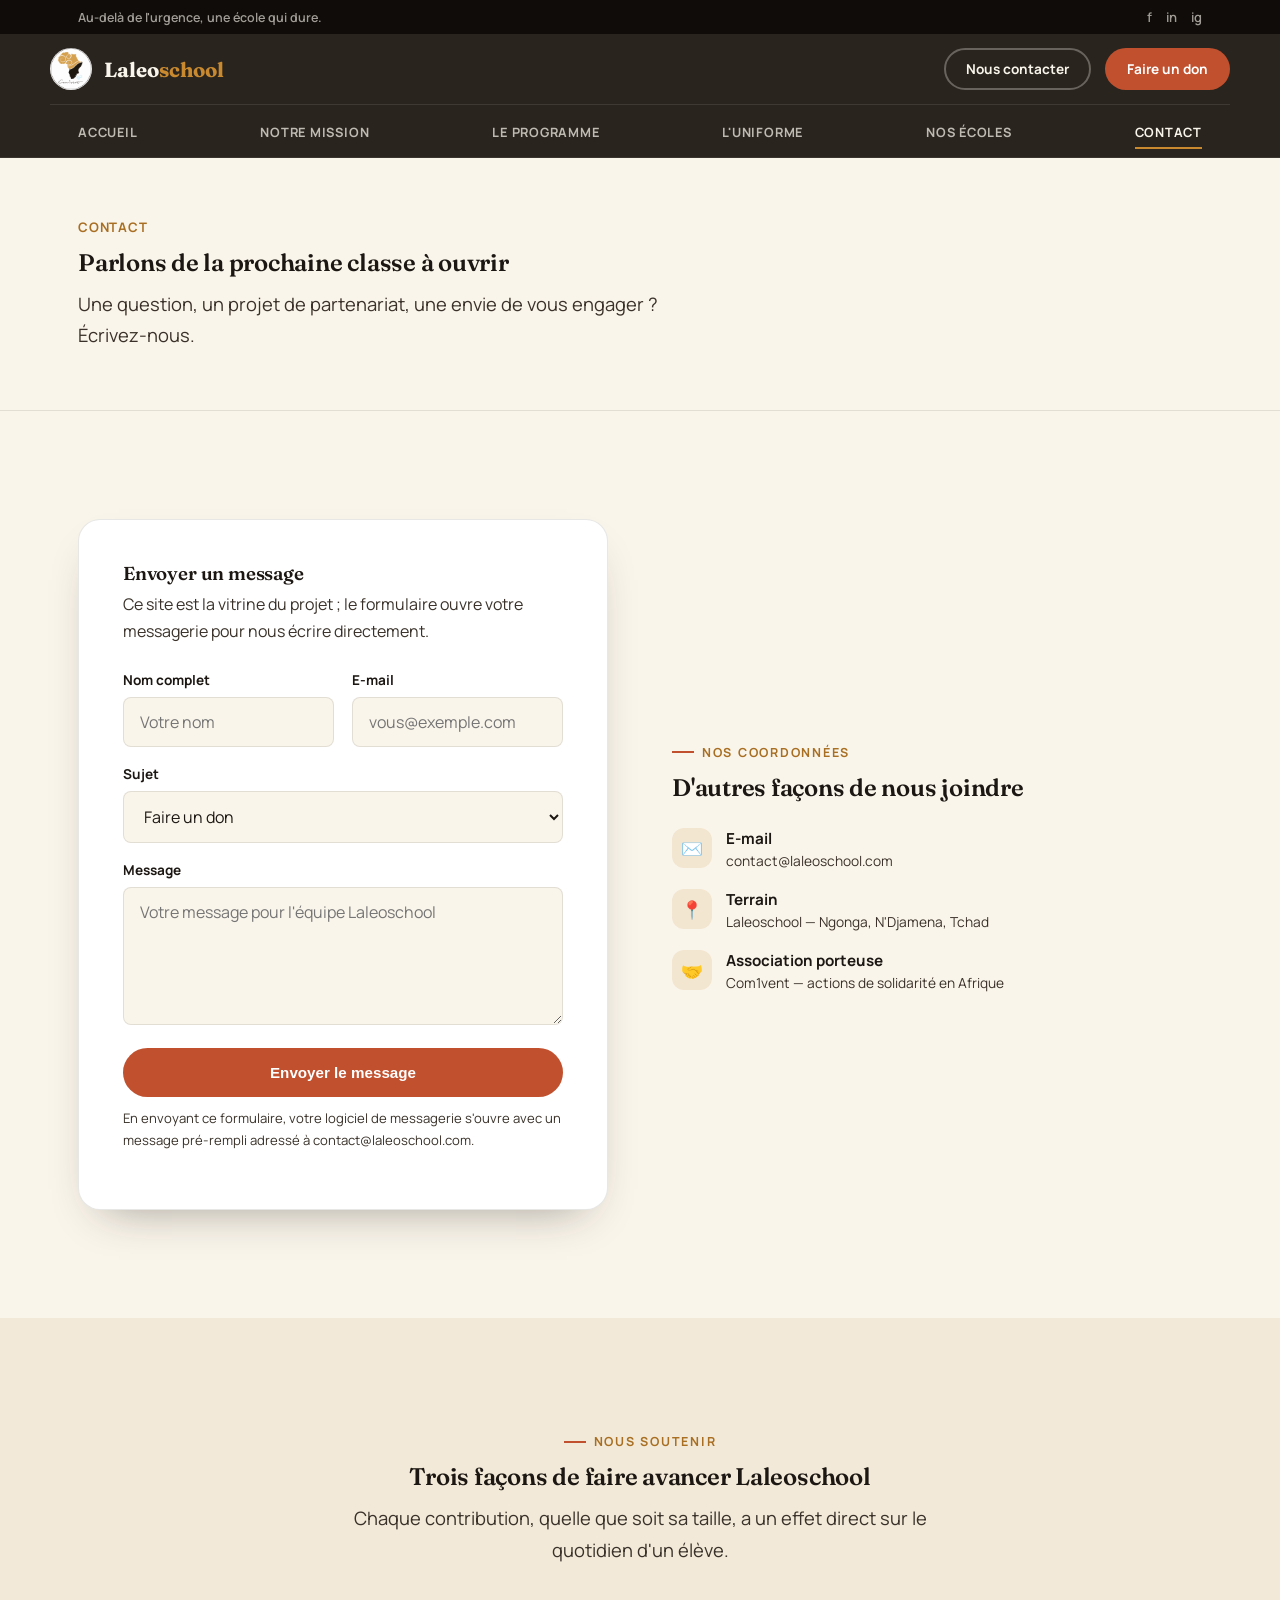
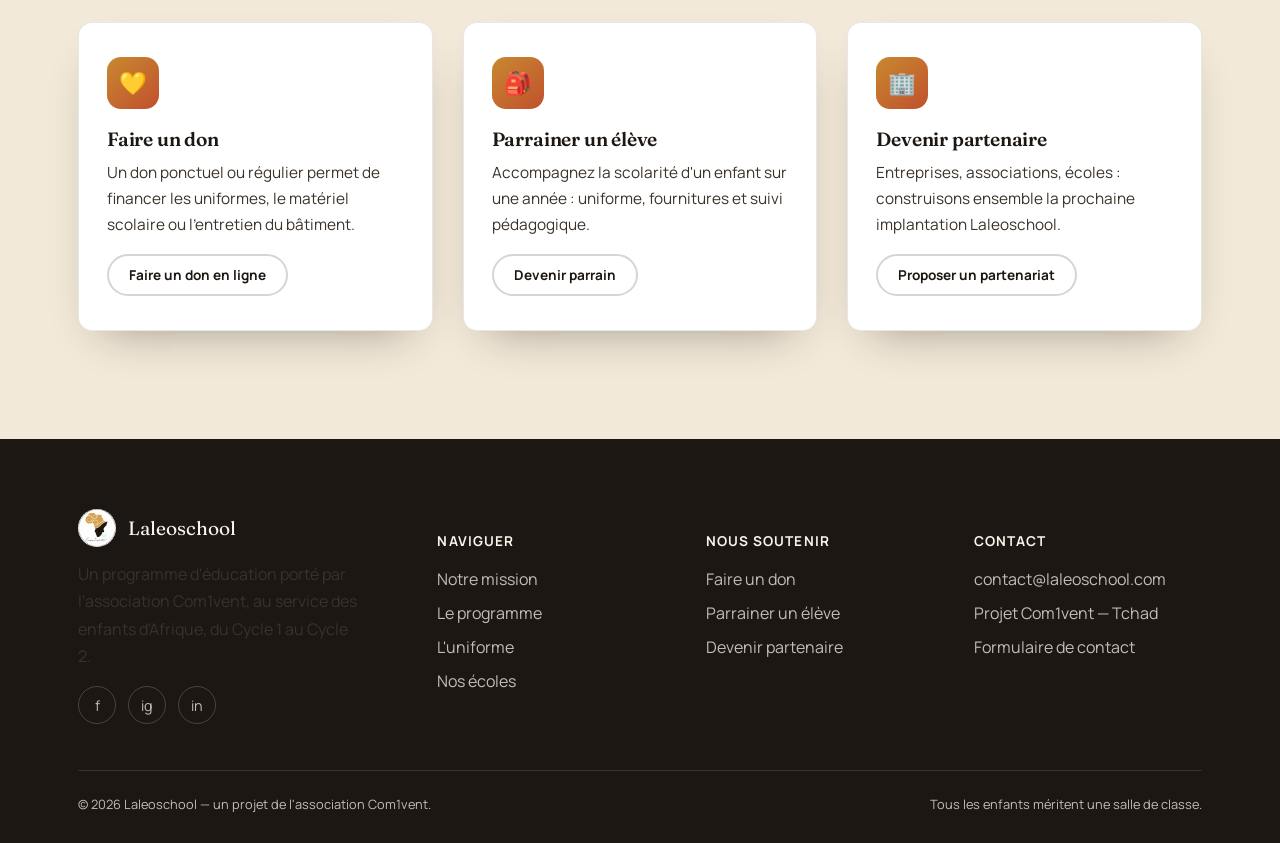
==== commit d8ed6db7: "Normalize every mention of "Laleoschool" to one word Content used "Laleo School" (two words) and one" ====
--- a/contact.html
+++ b/contact.html
@@ -4,7 +4,7 @@
 <meta charset="UTF-8">
 <meta name="viewport" content="width=device-width, initial-scale=1.0">
 <title>Contact &amp; nous soutenir — Laleoschool</title>
-<meta name="description" content="Contactez Laleoschool ou soutenez la Laleo School au Tchad : don, parrainage d'élève ou partenariat. Un programme de l'association Com1vent.">
+<meta name="description" content="Contactez Laleoschool ou soutenez la Laleoschool au Tchad : don, parrainage d'élève ou partenariat. Un programme de l'association Com1vent.">
 <link rel="icon" href="assets/images/favicon.png" type="image/png">
 <link rel="apple-touch-icon" href="assets/images/apple-touch-icon.png">
 <meta name="theme-color" content="#1c1712">
@@ -16,9 +16,9 @@
   <div class="wrap">
     <span>Au-delà de l'urgence, une école qui dure.</span>
     <div class="topbar-social">
-      <a href="#" aria-label="Facebook">f</a>
+      <a href="https://www.facebook.com/profile.php?id=61594226341670" aria-label="Facebook" target="_blank" rel="noopener">f</a>
       <a href="#" aria-label="LinkedIn">in</a>
-      <a href="#" aria-label="Instagram">ig</a>
+      <a href="https://www.instagram.com/laleo_school/" aria-label="Instagram" target="_blank" rel="noopener">ig</a>
     </div>
   </div>
 </div>
@@ -112,7 +112,7 @@
             <span class="icon-dot">📍</span>
             <div>
               <strong>Terrain</strong>
-              <span>Laleo School — Ngonga, N'Djamena, Tchad</span>
+              <span>Laleoschool — Ngonga, N'Djamena, Tchad</span>
             </div>
           </li>
           <li>
@@ -170,8 +170,8 @@
         </div>
         <p style="max-width:280px;">Un programme d'éducation porté par l'association Com1vent, au service des enfants d'Afrique, du Cycle 1 au Cycle 2.</p>
         <div class="social-row">
-          <a href="#" aria-label="Facebook">f</a>
-          <a href="#" aria-label="Instagram">ig</a>
+          <a href="https://www.facebook.com/profile.php?id=61594226341670" aria-label="Facebook" target="_blank" rel="noopener">f</a>
+          <a href="https://www.instagram.com/laleo_school/" aria-label="Instagram" target="_blank" rel="noopener">ig</a>
           <a href="#" aria-label="LinkedIn">in</a>
         </div>
       </div>
--- a/assets/css/style.css
+++ b/assets/css/style.css
@@ -546,7 +546,14 @@
   width: 100%;
   height: 420px;
   object-fit: cover;
+  /* La photo source est carrée et les visages des enfants se trouvent
+     dans son tiers supérieur ; un recadrage centré (par défaut) coupait
+     les têtes. On recadre donc depuis le haut de l'image. */
+  object-position: center 8%;
   display: block;
+  /* Léger flou volontaire : rend les visages des enfants moins
+     nettement identifiables sans dénaturer la photo. */
+  filter: blur(3.5px) saturate(0.98);
 }
 .profile-card {
   max-width: var(--container);
@@ -752,13 +759,13 @@
   .nav-links, .nav-actions .btn-ghost { display: none; }
   .nav-toggle { display: flex; }
   .site-header.is-open .nav-links {
-    display: flex; flex-direction: column; align-items: flex-start; gap: 6px;
+    display: flex; flex-direction: column; align-items: flex-start; gap: 10px;
     position: absolute; top: 100%; left: 0; right: 0;
     background: #17130e; padding: 18px 28px 26px;
     border-bottom: 1px solid rgba(250,245,235,0.1);
   }
   .site-header.is-open .nav-links a { font-size: 0.92rem; }
-  .site-header.is-open .nav-links a { padding: 10px 0; width: 100%; border-bottom: 1px solid rgba(250,245,235,0.06); }
+  .site-header.is-open .nav-links a { padding: 16px 0; width: 100%; border-bottom: 1px solid rgba(250,245,235,0.06); }
   /* Le soulignement de la page active (::after) chevauche le libellé de
      l'item suivant une fois les liens empilés verticalement ; le
      border-bottom de chaque ligne suffit déjà à marquer la séparation. */
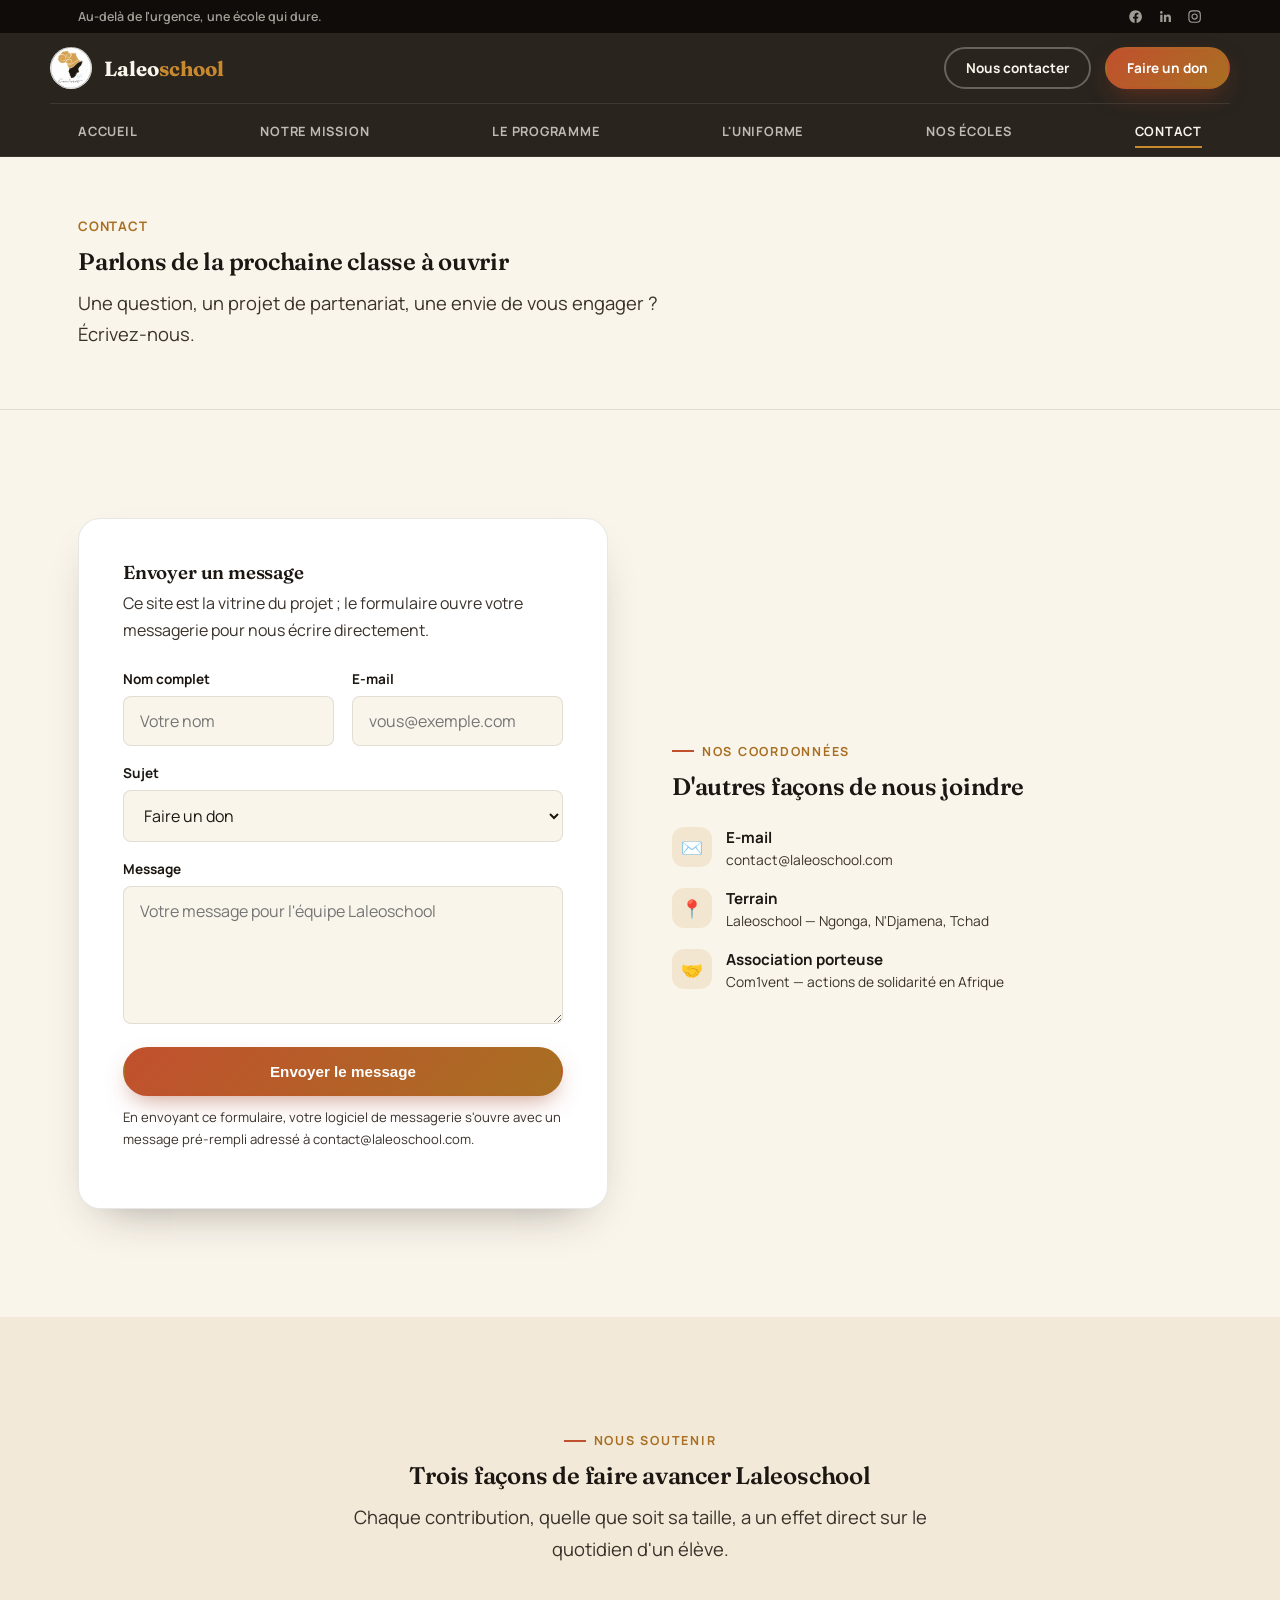
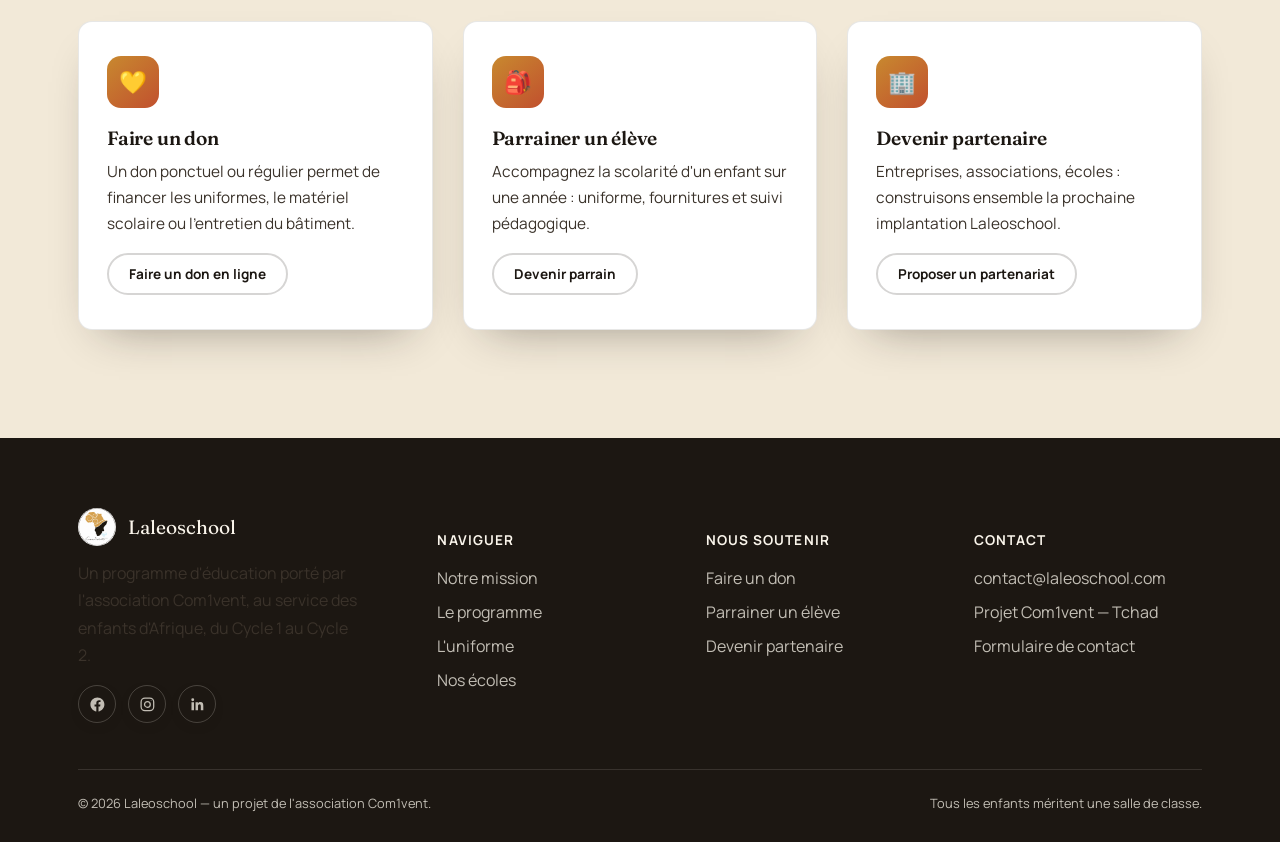
==== commit f5b13d7e: "Replace f/in/ig text glyphs with real brand icons, add premium polish - Every Facebook/LinkedIn/Inst" ====
--- a/contact.html
+++ b/contact.html
@@ -16,9 +16,9 @@
   <div class="wrap">
     <span>Au-delà de l'urgence, une école qui dure.</span>
     <div class="topbar-social">
-      <a href="https://www.facebook.com/profile.php?id=61594226341670" aria-label="Facebook" target="_blank" rel="noopener">f</a>
-      <a href="#" aria-label="LinkedIn">in</a>
-      <a href="https://www.instagram.com/laleo_school/" aria-label="Instagram" target="_blank" rel="noopener">ig</a>
+      <a href="https://www.facebook.com/profile.php?id=61594226341670" aria-label="Facebook" target="_blank" rel="noopener"><svg viewBox="0 0 24 24" width="1em" height="1em" fill="currentColor" style="display:block"><path d="M22 12.06C22 6.51 17.52 2 12 2S2 6.51 2 12.06c0 5 3.66 9.13 8.44 9.94v-7.03H7.9v-2.9h2.54V9.85c0-2.5 1.49-3.89 3.78-3.89 1.1 0 2.24.2 2.24.2v2.47h-1.26c-1.24 0-1.63.77-1.63 1.56v1.87h2.78l-.44 2.9h-2.34V22c4.78-.81 8.44-4.94 8.44-9.94Z"/></svg></a>
+      <a href="#" aria-label="LinkedIn"><svg viewBox="0 0 24 24" width="1em" height="1em" fill="currentColor" style="display:block"><path d="M20.45 20.45h-3.56v-5.57c0-1.33-.02-3.03-1.85-3.03-1.85 0-2.14 1.45-2.14 2.94v5.66H9.35V9h3.41v1.56h.05c.48-.9 1.64-1.85 3.38-1.85 3.6 0 4.27 2.37 4.27 5.45v6.29zM5.34 7.43a2.07 2.07 0 1 1 0-4.14 2.07 2.07 0 0 1 0 4.14zM7.12 20.45H3.56V9h3.56v11.45z"/></svg></a>
+      <a href="https://www.instagram.com/laleo_school/" aria-label="Instagram" target="_blank" rel="noopener"><svg viewBox="0 0 24 24" width="1em" height="1em" fill="none" stroke="currentColor" stroke-width="1.8" style="display:block"><rect x="3" y="3" width="18" height="18" rx="5.5"/><circle cx="12" cy="12" r="4.1"/><circle cx="17.3" cy="6.7" r="0.55" fill="currentColor" stroke="none"/></svg></a>
     </div>
   </div>
 </div>
@@ -170,9 +170,9 @@
         </div>
         <p style="max-width:280px;">Un programme d'éducation porté par l'association Com1vent, au service des enfants d'Afrique, du Cycle 1 au Cycle 2.</p>
         <div class="social-row">
-          <a href="https://www.facebook.com/profile.php?id=61594226341670" aria-label="Facebook" target="_blank" rel="noopener">f</a>
-          <a href="https://www.instagram.com/laleo_school/" aria-label="Instagram" target="_blank" rel="noopener">ig</a>
-          <a href="#" aria-label="LinkedIn">in</a>
+          <a href="https://www.facebook.com/profile.php?id=61594226341670" aria-label="Facebook" target="_blank" rel="noopener"><svg viewBox="0 0 24 24" width="1em" height="1em" fill="currentColor" style="display:block"><path d="M22 12.06C22 6.51 17.52 2 12 2S2 6.51 2 12.06c0 5 3.66 9.13 8.44 9.94v-7.03H7.9v-2.9h2.54V9.85c0-2.5 1.49-3.89 3.78-3.89 1.1 0 2.24.2 2.24.2v2.47h-1.26c-1.24 0-1.63.77-1.63 1.56v1.87h2.78l-.44 2.9h-2.34V22c4.78-.81 8.44-4.94 8.44-9.94Z"/></svg></a>
+          <a href="https://www.instagram.com/laleo_school/" aria-label="Instagram" target="_blank" rel="noopener"><svg viewBox="0 0 24 24" width="1em" height="1em" fill="none" stroke="currentColor" stroke-width="1.8" style="display:block"><rect x="3" y="3" width="18" height="18" rx="5.5"/><circle cx="12" cy="12" r="4.1"/><circle cx="17.3" cy="6.7" r="0.55" fill="currentColor" stroke="none"/></svg></a>
+          <a href="#" aria-label="LinkedIn"><svg viewBox="0 0 24 24" width="1em" height="1em" fill="currentColor" style="display:block"><path d="M20.45 20.45h-3.56v-5.57c0-1.33-.02-3.03-1.85-3.03-1.85 0-2.14 1.45-2.14 2.94v5.66H9.35V9h3.41v1.56h.05c.48-.9 1.64-1.85 3.38-1.85 3.6 0 4.27 2.37 4.27 5.45v6.29zM5.34 7.43a2.07 2.07 0 1 1 0-4.14 2.07 2.07 0 0 1 0 4.14zM7.12 20.45H3.56V9h3.56v11.45z"/></svg></a>
         </div>
       </div>
       <div>
--- a/assets/css/style.css
+++ b/assets/css/style.css
@@ -108,8 +108,12 @@
   transition: transform .25s ease, box-shadow .25s ease, background .25s ease, color .25s ease, border-color .25s ease;
   white-space: nowrap;
 }
-.btn-primary { background: var(--terracotta); color: var(--white); box-shadow: var(--shadow-soft); }
-.btn-primary:hover { background: var(--terracotta-dark); transform: translateY(-2px); }
+.btn-primary {
+  background: linear-gradient(135deg, var(--terracotta), var(--gold-dark));
+  color: var(--white);
+  box-shadow: 0 10px 24px -8px rgba(161,63,34,0.55);
+}
+.btn-primary:hover { background: linear-gradient(135deg, var(--terracotta-dark), var(--gold-dark)); transform: translateY(-2px); }
 .btn-dark { background: var(--ink); color: var(--cream); }
 .btn-dark:hover { background: #000; transform: translateY(-2px); }
 .btn-ghost { background: transparent; border-color: rgba(28,23,18,0.18); color: var(--ink); }
@@ -132,7 +136,7 @@
   padding: 8px 28px;
 }
 .topbar .topbar-social { display: flex; align-items: center; gap: 14px; }
-.topbar .topbar-social a { color: rgba(250, 245, 235, 0.62); font-size: 0.82rem; }
+.topbar .topbar-social a { color: rgba(250, 245, 235, 0.62); font-size: 0.95rem; }
 .topbar .topbar-social a:hover { color: var(--gold); }
 
 .site-header {
@@ -525,7 +529,8 @@
 .social-row { display: flex; gap: 12px; }
 .social-row a {
   width: 38px; height: 38px; border-radius: 50%; border: 1px solid rgba(250,245,235,0.2);
-  display: flex; align-items: center; justify-content: center; font-size: 0.9rem;
+  display: flex; align-items: center; justify-content: center; font-size: 1.05rem;
+  box-shadow: 0 4px 14px -6px rgba(28,23,18,0.25);
 }
 .social-row a:hover { background: var(--terracotta); border-color: var(--terracotta); }
 
@@ -571,7 +576,8 @@
   height: 296px;
   border-radius: 40px;
   background: var(--white);
-  box-shadow: var(--shadow-lift);
+  border: 2px solid rgba(200,137,47,0.4);
+  box-shadow: 0 18px 40px -14px rgba(28,23,18,0.35), 0 0 0 6px rgba(200,137,47,0.08);
   padding: 30px;
   flex: none;
   display: flex;
@@ -585,14 +591,15 @@
 .badge-chip {
   display: inline-flex; align-items: center; gap: 7px;
   background: rgba(255,255,255,0.94);
+  border: 1px solid rgba(200,137,47,0.28);
   border-radius: 999px;
   padding: 8px 16px;
   font-size: 0.78rem;
   font-weight: 700;
   color: var(--ink-soft);
-  box-shadow: var(--shadow-soft);
-}
-.badge-chip.is-accent { background: var(--terracotta); color: var(--white); }
+  box-shadow: 0 4px 14px -6px rgba(28,23,18,0.18);
+}
+.badge-chip.is-accent { background: var(--terracotta); color: var(--white); border-color: transparent; }
 .profile-card .profile-actions {
   display: flex;
   align-items: center;
@@ -604,7 +611,7 @@
   width: 40px; height: 40px; border-radius: 50%;
   background: rgba(255,255,255,0.94);
   box-shadow: var(--shadow-soft);
-  font-size: 0.85rem;
+  font-size: 1.05rem;
   color: var(--ink-soft);
 }
 
